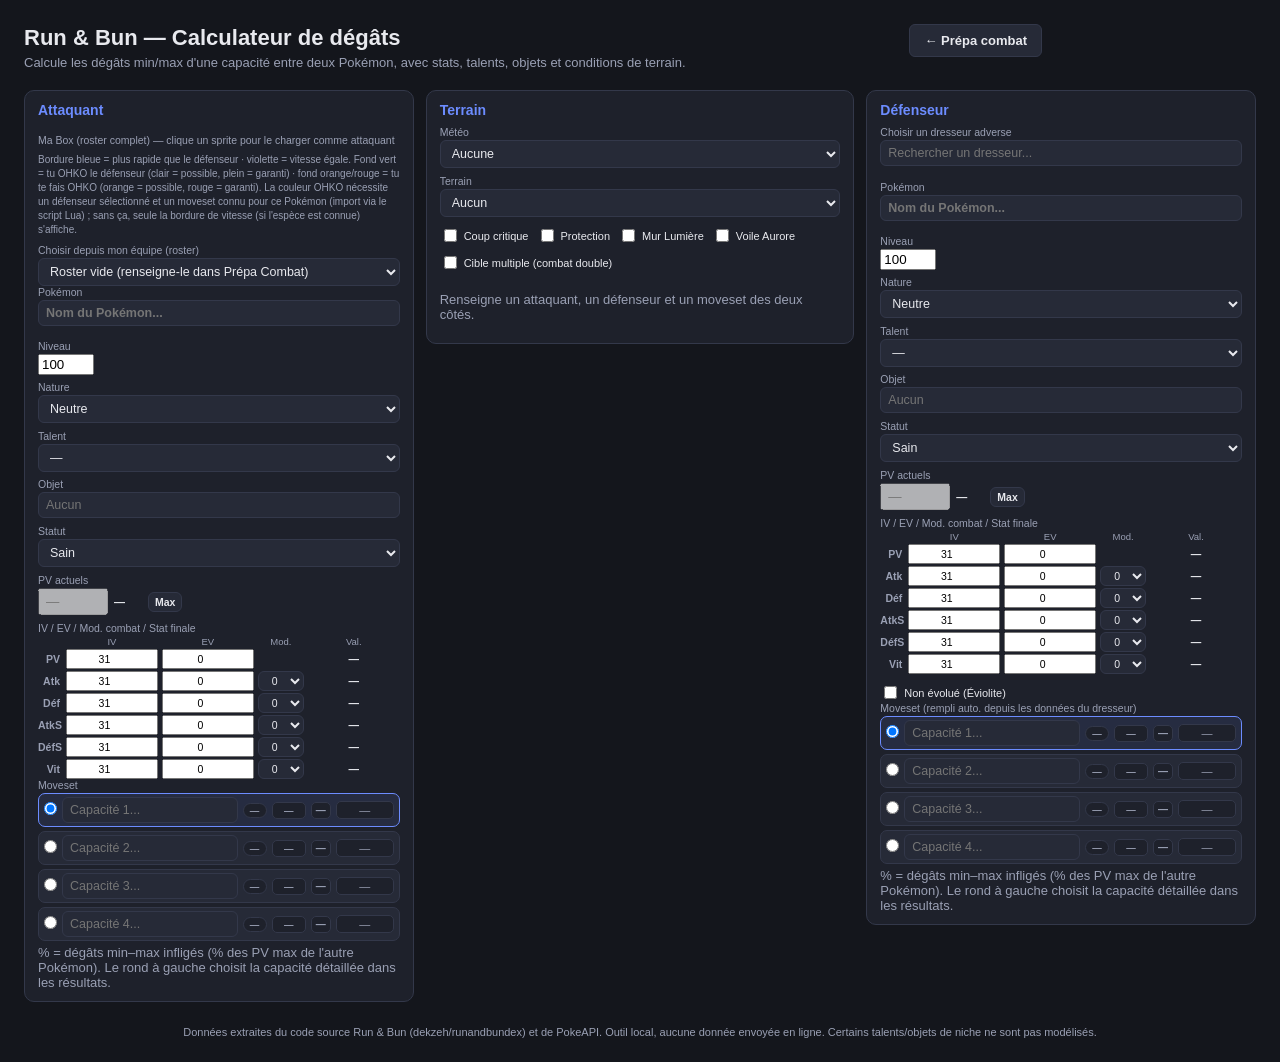
==== calc.html @ ff6ddd02 "Ajout du calculateur de dégâts" ====
<!DOCTYPE html>
<html lang="fr">
<head>
<meta charset="UTF-8">
<meta name="viewport" content="width=device-width, initial-scale=1.0">
<title>Run &amp; Bun — Calculateur de dégâts</title>
<link rel="stylesheet" href="style.css">
<link rel="stylesheet" href="calc.css">
</head>
<body>
  <div class="row" style="justify-content:space-between;align-items:baseline">
    <div>
      <h1>Run &amp; Bun — Calculateur de dégâts</h1>
      <p class="sub">Calcule les dégâts min/max d'une capacité entre deux Pokémon, avec stats, talents, objets et conditions de terrain.</p>
    </div>
    <a href="index.html" class="secondary" style="text-decoration:none"><button type="button" class="secondary">← Prépa combat</button></a>
  </div>

  <div class="calc-layout">
    <div class="panel calc-side" id="attacker-panel">
      <h2>Attaquant</h2>
      <div id="calc-my-team" class="calc-trainer-team"></div>
      <div class="calc-field">
        <label>Ma Box (roster complet) — clique un sprite pour le charger comme attaquant</label>
        <div id="calc-my-box" class="calc-box-grid"></div>
        <div class="calc-box-legend">
          Bordure bleue = plus rapide que le défenseur · violette = vitesse égale.
          Fond vert = tu OHKO le défenseur (clair = possible, plein = garanti) · fond orange/rouge = tu te fais OHKO (orange = possible, rouge = garanti).
          La couleur OHKO nécessite un défenseur sélectionné et un moveset connu pour ce Pokémon (import via le script Lua) ; sans ça, seule la bordure de vitesse (si l'espèce est connue) s'affiche.
        </div>
      </div>
      <div class="calc-field" id="team-pick-wrap">
        <label>Choisir depuis mon équipe (roster)</label>
        <select id="team-pick-select"><option value="">— sélectionner —</option></select>
      </div>
      <div id="calc-species-resolver"></div>
      <div class="calc-form" id="attacker-form"></div>
      <div class="calc-field">
        <label>Moveset</label>
        <div id="attacker-moveset"></div>
      </div>
    </div>

    <div class="panel calc-mid">
      <h2>Terrain</h2>
      <div class="calc-form" id="field-form"></div>

      <div class="calc-result" id="calc-result">
        <div class="empty-hint">Renseigne un attaquant, un défenseur et un moveset des deux côtés.</div>
      </div>
    </div>

    <div class="panel calc-side" id="defender-panel">
      <h2>Défenseur</h2>
      <div class="calc-field calc-search-wrap">
        <label>Choisir un dresseur adverse</label>
        <input type="text" id="calc-trainer-search" placeholder="Rechercher un dresseur...">
        <div class="search-results" id="calc-trainer-results"></div>
      </div>
      <div id="calc-trainer-team" class="calc-trainer-team"></div>
      <div class="calc-form" id="defender-form"></div>
      <div class="calc-field">
        <label>Moveset (rempli auto. depuis les données du dresseur)</label>
        <div id="defender-moveset"></div>
      </div>
    </div>
  </div>

  <footer>Données extraites du code source Run &amp; Bun (dekzeh/runandbundex) et de PokeAPI. Outil local, aucune donnée envoyée en ligne. Certains talents/objets de niche ne sont pas modélisés.</footer>

  <datalist id="calc-species-list"></datalist>
  <datalist id="calc-move-list"></datalist>
  <datalist id="calc-item-list"></datalist>

  <script src="data.js"></script>
  <script src="typechart.js"></script>
  <script src="calc-data.js"></script>
  <script src="translate.js"></script>
  <script src="calc-engine.js"></script>
  <script src="calc.js"></script>
</body>
</html>
---- style.css ----
:root {
  --bg: #14161c;
  --panel: #1e212b;
  --panel-2: #262a37;
  --border: #33384a;
  --text: #e8e9ee;
  --muted: #9aa0b4;
  --accent: #6c8cff;
  --good: #3ddc84;
  --bad: #ff5c6c;
  font-family: -apple-system, "Segoe UI", Roboto, Helvetica, Arial, sans-serif;
}

* { box-sizing: border-box; }

body {
  margin: 0;
  background: var(--bg);
  color: var(--text);
  padding: 24px;
}

h1 { font-size: 22px; margin: 0 0 4px; }
h2 { font-size: 16px; margin: 0 0 12px; color: var(--accent); }
p.sub { color: var(--muted); margin: 0 0 20px; font-size: 13px; }

.layout {
  display: grid;
  grid-template-columns: 1fr;
  gap: 20px;
}

.panel {
  background: var(--panel);
  border: 1px solid var(--border);
  border-radius: 10px;
  padding: 16px 18px;
}

input[type="text"], textarea, select {
  background: var(--panel-2);
  border: 1px solid var(--border);
  color: var(--text);
  border-radius: 6px;
  padding: 8px 10px;
  font-size: 14px;
  width: 100%;
}

textarea { resize: vertical; font-family: monospace; }

.panel-compact { padding-bottom: 10px; }
details summary {
  color: var(--accent);
  font-size: 14px;
  font-weight: 600;
  cursor: pointer;
  padding: 4px 0;
}
details[open] summary { margin-bottom: 4px; }

button {
  background: var(--accent);
  color: #0c0e14;
  border: none;
  border-radius: 6px;
  padding: 8px 14px;
  font-weight: 600;
  cursor: pointer;
  font-size: 13px;
}
button.secondary {
  background: var(--panel-2);
  color: var(--text);
  border: 1px solid var(--border);
}
button:hover { filter: brightness(1.1); }

.row { display: flex; gap: 10px; align-items: center; flex-wrap: wrap; }
.row > * { flex: 1 1 auto; }

.search-results {
  max-height: 260px;
  overflow-y: auto;
  border: 1px solid var(--border);
  border-radius: 6px;
  margin-top: 8px;
  display: none;
}
.search-results.open { display: block; }
.search-item {
  padding: 8px 10px;
  cursor: pointer;
  border-bottom: 1px solid var(--border);
  font-size: 13px;
}
.search-item:last-child { border-bottom: none; }
.search-item:hover { background: var(--panel-2); }
.search-item .chap { color: var(--muted); font-size: 11px; }

.trainer-title { font-size: 18px; font-weight: 700; margin-bottom: 2px; }
.trainer-meta { color: var(--muted); font-size: 12px; margin-bottom: 14px; }

.team-grid {
  display: grid;
  grid-template-columns: repeat(auto-fill, minmax(190px, 1fr));
  gap: 10px;
}

.mon-card {
  background: var(--panel-2);
  border: 1px solid var(--border);
  border-radius: 8px;
  padding: 10px 12px;
  font-size: 12.5px;
}
.mon-card .name { display: flex; align-items: center; gap: 6px; font-weight: 700; font-size: 14px; margin-bottom: 2px; }
.mon-sprite { width: 28px; height: 28px; object-fit: contain; flex: 0 0 auto; image-rendering: -webkit-optimize-contrast; }
.mon-card .lvl { color: var(--muted); }
.mon-card .types { margin: 6px 0; }
.mon-card .field { margin-top: 4px; }
.mon-card .field b { color: var(--muted); font-weight: 500; }
.mon-card ul { margin: 2px 0 0; padding-left: 16px; }

.type-badge {
  display: inline-block;
  padding: 2px 8px;
  border-radius: 10px;
  font-size: 11px;
  font-weight: 700;
  color: #10121a;
  margin-right: 4px;
  text-transform: uppercase;
  letter-spacing: 0.3px;
}

.threat-bars { display: flex; flex-direction: column; gap: 4px; margin-top: 6px; }
.threat-row { display: flex; align-items: center; gap: 8px; font-size: 12px; }
.threat-row .bar-bg { flex: 1; background: var(--panel-2); border-radius: 4px; overflow: hidden; height: 8px; }
.threat-row .bar-fill { height: 100%; background: var(--bad); }
.threat-row .cnt { width: 18px; text-align: right; color: var(--muted); }

table { width: 100%; border-collapse: collapse; font-size: 12.5px; }
th, td { padding: 6px 8px; border-bottom: 1px solid var(--border); text-align: left; }
th { color: var(--muted); font-weight: 600; position: sticky; top: 0; background: var(--panel); }
tr.team-pick { background: rgba(61, 220, 132, 0.08); }
tr.team-pick td:first-child { border-left: 3px solid var(--good); }

.matchup-cell { text-align: center; font-weight: 700; border-radius: 4px; }
.mult-4 { background: rgba(255,92,108,0.85); color:#fff; }
.mult-2 { background: rgba(255,92,108,0.45); }
.mult-1 { background: transparent; color: var(--muted); }
.mult-0-5 { background: rgba(61,220,132,0.35); }
.mult-0-25 { background: rgba(61,220,132,0.6); }
.mult-0 { background: rgba(108,140,255,0.5); }

.score-good { color: var(--good); font-weight: 700; }
.score-bad { color: var(--bad); font-weight: 700; }

.suggested-list { display: flex; flex-wrap: wrap; gap: 8px; margin-bottom: 14px; }
.suggested-pill {
  background: var(--accent);
  color: #0c0e14;
  padding: 6px 12px;
  border-radius: 16px;
  font-weight: 700;
  font-size: 13px;
}

.team-check-list {
  display: grid;
  grid-template-columns: repeat(auto-fill, minmax(210px, 1fr));
  gap: 8px;
}
.team-check-item {
  display: flex;
  align-items: flex-start;
  gap: 8px;
  background: var(--panel-2);
  border: 1px solid var(--border);
  border-radius: 6px;
  padding: 8px 10px;
  font-size: 13px;
  cursor: pointer;
}
.team-check-item input { flex: 0 0 auto; margin-top: 2px; }
.team-check-sprite { width: 36px; height: 36px; object-fit: contain; flex: 0 0 auto; }
.team-check-info { min-width: 0; flex: 1 1 auto; }
.team-check-info .name { overflow-wrap: anywhere; }
.team-check-info .types { display: flex; flex-wrap: wrap; gap: 4px; margin-top: 4px; }

.faceoff-pill {
  cursor: pointer;
  opacity: 0.6;
  border: 2px solid transparent;
  padding: 4px 10px;
  font-size: 12px;
}
.faceoff-pill:hover { opacity: 0.85; }
.faceoff-pill.active { opacity: 1; border-color: #0c0e14; }
.faceoff-pill.done { background: var(--good); }

.vs-stack {
  display: flex;
  flex-direction: column;
  gap: 6px;
}
.vs-compact-row {
  display: flex;
  align-items: center;
  gap: 8px;
  background: var(--panel-2);
  border: 1px solid var(--border);
  border-radius: 6px;
  padding: 6px 10px;
  font-size: 12px;
  flex-wrap: wrap;
}
.vs-compact-mon { flex: 1 1 160px; font-weight: 700; }
.vs-compact-label { flex: 0 0 auto; font-weight: 800; color: var(--muted); font-size: 11px; }
.vs-compact-pick { flex: 1 1 220px; display: flex; align-items: center; gap: 6px; }
.vs-compact-pick select { width: auto; flex: 1 1 auto; padding: 4px 6px; font-size: 12px; }
.vs-compact-pick .matchup-cell { padding: 2px 6px; border-radius: 4px; font-size: 11px; }

.chain-row {
  display: flex;
  align-items: center;
  flex-wrap: wrap;
  gap: 0;
  margin: 10px 0;
}
.chain-node {
  display: flex;
  align-items: center;
  gap: 5px;
  background: var(--panel-2);
  border: 2px solid var(--border);
  border-radius: 20px;
  padding: 4px 10px;
  font-size: 12px;
  cursor: pointer;
}
.chain-node.active { border-color: var(--accent); }
.chain-num { color: var(--muted); font-weight: 700; }
.chain-arrow { color: var(--muted); }
.chain-remove { color: var(--bad); cursor: pointer; margin-left: 4px; font-weight: 700; }
.chain-link { width: 16px; height: 2px; background: var(--border); flex: 0 0 auto; }

.double-group { margin-bottom: 14px; }
.double-group-label {
  display: inline-block;
  font-weight: 700;
  font-size: 12.5px;
  padding: 3px 10px;
  border-radius: 12px;
  margin-bottom: 8px;
}
.double-group-0 .double-group-label { background: rgba(108,140,255,0.25); color: var(--accent); }
.double-group-1 .double-group-label { background: rgba(61,220,132,0.2); color: var(--good); }
.double-group-0 .mon-card { border-left: 3px solid var(--accent); }
.double-group-1 .mon-card { border-left: 3px solid var(--good); }

.empty-hint { color: var(--muted); font-size: 13px; padding: 10px 0; }

footer { color: var(--muted); font-size: 11px; margin-top: 24px; text-align: center; }
---- calc.css ----
.calc-layout {
  display: grid;
  grid-template-columns: 1fr 1.1fr 1fr;
  gap: 12px;
  align-items: start;
}
@media (max-width: 980px) {
  .calc-layout { grid-template-columns: 1fr; }
}

/* Resserre les panels/inputs génériques, mais uniquement dans le calculateur
   (ne touche pas .panel/.row de la page 1, qui utilisent style.css tel quel). */
.calc-layout .panel { padding: 11px 13px; }
.calc-layout h2 { font-size: 14px; margin-bottom: 8px; }
.calc-layout .row { gap: 6px; }
.calc-layout input[type="text"], .calc-layout select { padding: 5px 7px; font-size: 12.5px; }

.calc-form { display: flex; flex-direction: column; gap: 7px; }
.calc-field label { display: block; font-size: 10.5px; color: var(--muted); margin-bottom: 2px; }
.calc-field { width: 100%; }

.calc-species-input { font-size: 14px; font-weight: 700; padding: 5px 8px; }

.calc-resolver-box {
  background: var(--panel-2);
  border: 1px solid var(--bad);
  border-radius: 8px;
  padding: 7px 9px;
  margin-bottom: 7px;
}
.calc-resolver-box label { color: var(--text); font-size: 11.5px; margin-bottom: 4px; }
.calc-resolver-box .row { align-items: center; }
.calc-resolver-box input { flex: 1 1 auto; }

.calc-stat-grid {
  display: grid;
  grid-template-columns: 24px 1fr 1fr 46px 1fr;
  gap: 2px 4px;
  align-items: center;
  font-size: 10.5px;
}
.calc-stat-grid .stat-label { color: var(--muted); font-weight: 700; text-align: right; padding-right: 2px; }
.calc-stat-grid .stat-head { color: var(--muted); text-align: center; font-size: 9.5px; }
.calc-stat-grid input, .calc-stat-grid select { width: 100%; padding: 2px 3px; font-size: 10.5px; text-align: center; }
.calc-stat-grid .stat-computed { text-align: center; font-weight: 700; color: var(--text); }

.calc-checks { display: flex; flex-wrap: wrap; gap: 8px; font-size: 11px; margin-top: 2px; }
.calc-checks label { display: flex; align-items: center; gap: 4px; cursor: pointer; }
.calc-checks input { flex: 0 0 auto; }

.calc-result { margin-top: 10px; }
.calc-result-main {
  background: var(--panel-2);
  border: 1px solid var(--border);
  border-radius: 8px;
  padding: 9px 11px;
  text-align: center;
}
.calc-result-range { font-size: 17px; font-weight: 800; margin-bottom: 1px; }
.calc-result-pct { color: var(--muted); font-size: 11.5px; }
.calc-result-ko { margin-top: 4px; font-size: 11px; }
.calc-rolls {
  display: flex;
  flex-wrap: wrap;
  gap: 2px;
  margin-top: 6px;
  font-size: 9.5px;
  color: var(--muted);
}
.calc-rolls span {
  background: var(--panel);
  border: 1px solid var(--border);
  border-radius: 3px;
  padding: 1px 3px;
}
.calc-notes {
  margin-top: 7px;
  font-size: 10.5px;
  color: var(--muted);
}
.calc-notes ul { margin: 3px 0 0; padding-left: 15px; }
.calc-error { color: var(--bad); font-weight: 600; padding: 6px 0; }

.calc-search-wrap { position: relative; margin-bottom: 7px; }

.calc-trainer-team {
  display: flex;
  flex-wrap: wrap;
  gap: 4px;
  margin-bottom: 8px;
}
.calc-trainer-pill {
  cursor: pointer;
  display: flex;
  align-items: center;
  gap: 3px;
  background: var(--panel-2);
  border: 1px solid var(--border);
  border-radius: 12px;
  padding: 2px 8px;
  font-size: 11px;
  font-weight: 600;
}
.calc-trainer-pill:hover { border-color: var(--accent); }
.calc-trainer-pill.active { border-color: var(--accent); background: rgba(108,140,255,0.18); }
.calc-trainer-pill .lvl { color: var(--muted); font-weight: 500; margin-left: 2px; }
.calc-pill-sprite { width: 26px; height: 26px; object-fit: contain; display: block; }

.calc-box-grid {
  display: flex;
  flex-wrap: wrap;
  gap: 5px;
  margin-top: 4px;
  margin-bottom: 3px;
}
.calc-box-tile {
  cursor: pointer;
  width: 56px;
  height: 56px;
  display: flex;
  align-items: center;
  justify-content: center;
  background: var(--panel-2);
  border: 3px solid var(--border);
  border-radius: 8px;
  overflow: hidden;
  flex: 0 0 auto;
}
.calc-box-tile:hover { border-color: var(--accent); }
.calc-box-tile.active { box-shadow: 0 0 0 3px var(--accent); }
.calc-box-sprite { width: 50px; height: 50px; object-fit: contain; display: block; }
.calc-box-tile .calc-box-nosprite { font-size: 11px; color: var(--muted); font-weight: 700; }
.calc-box-legend { font-size: 10px; color: var(--muted); margin: 2px 0 7px; line-height: 1.4; }

.calc-hp-row { display: flex; align-items: center; gap: 6px; }
.calc-hp-row .calc-currenthp { width: 70px; flex: 0 0 auto; padding: 4px 6px; }
.calc-hp-pct { font-size: 11px; font-weight: 700; color: var(--text); min-width: 28px; }
.calc-hp-reset { padding: 3px 6px; font-size: 10.5px; }

.calc-moveset { display: flex; flex-direction: column; gap: 4px; }
.calc-move-row {
  display: flex;
  align-items: center;
  gap: 5px;
  background: var(--panel-2);
  border: 1px solid var(--border);
  border-radius: 7px;
  padding: 3px 5px;
  font-size: 11px;
}
.calc-move-row.active { border-color: var(--accent); background: rgba(108,140,255,0.1); }
.calc-move-radio { display: flex; align-items: center; flex: 0 0 auto; cursor: pointer; }
.calc-move-radio input { margin: 0; cursor: pointer; }
.calc-move-inputs { display: flex; flex: 1 1 auto; gap: 4px; min-width: 0; }
.calc-move-inputs input, .calc-move-inputs select { min-width: 0; padding: 4px 5px; font-size: 11px; }
.calc-move-inputs .calc-slot-name { flex: 1 1 auto; }
.calc-move-type { flex: 0 0 auto; display: flex; align-items: center; }
.calc-move-type .type-badge { margin-right: 0; padding: 1px 6px; font-size: 9.5px; }
.type-badge.calc-type-badge-empty { background: var(--panel); color: var(--muted); border: 1px solid var(--border); }
.calc-move-resolve-btn {
  flex: 0 0 auto;
  min-width: 18px;
  padding: 2px 5px;
  font-size: 10px;
  font-weight: 700;
  border-color: var(--bad);
  color: var(--bad);
}
.calc-slot-cat {
  flex: 0 0 auto;
  min-width: 34px;
  text-align: center;
  font-size: 9.5px;
  font-weight: 700;
  border-radius: 5px;
  padding: 2px 4px;
  border: 1px solid var(--border);
}
.calc-slot-cat-phys { background: rgba(255,92,108,0.18); color: #ff8c96; border-color: rgba(255,92,108,0.5); }
.calc-slot-cat-spe { background: rgba(108,140,255,0.18); color: #93aaff; border-color: rgba(108,140,255,0.5); }
.calc-slot-cat-statut { background: var(--panel); color: var(--muted); }
.calc-slot-cat-empty { background: var(--panel); color: var(--muted); }
.calc-slot-power {
  flex: 0 0 auto;
  min-width: 20px;
  text-align: center;
  font-size: 10px;
  font-weight: 700;
  color: var(--muted);
  background: var(--panel);
  border: 1px solid var(--border);
  border-radius: 5px;
  padding: 2px 4px;
}
.calc-slot-badge {
  flex: 0 0 auto;
  min-width: 58px;
  text-align: center;
  font-size: 11px;
  font-weight: 800;
  padding: 2px 5px;
  border-radius: 5px;
  background: var(--panel);
  border: 1px solid var(--border);
  color: var(--text);
}
.calc-slot-badge.dim { color: var(--muted); font-weight: 500; }
.calc-slot-badge.imm { color: var(--muted); border-color: var(--muted); }
.calc-slot-badge.high { color: #e0a030; border-color: #e0a030; }
.calc-slot-badge.ohko { color: var(--bad); border-color: var(--bad); }

.calc-result-block { margin-bottom: 10px; }
.calc-result-block:last-child { margin-bottom: 0; }
.calc-result-dir { font-size: 10.5px; font-weight: 700; color: var(--muted); text-transform: uppercase; letter-spacing: 0.02em; margin-bottom: 4px; }
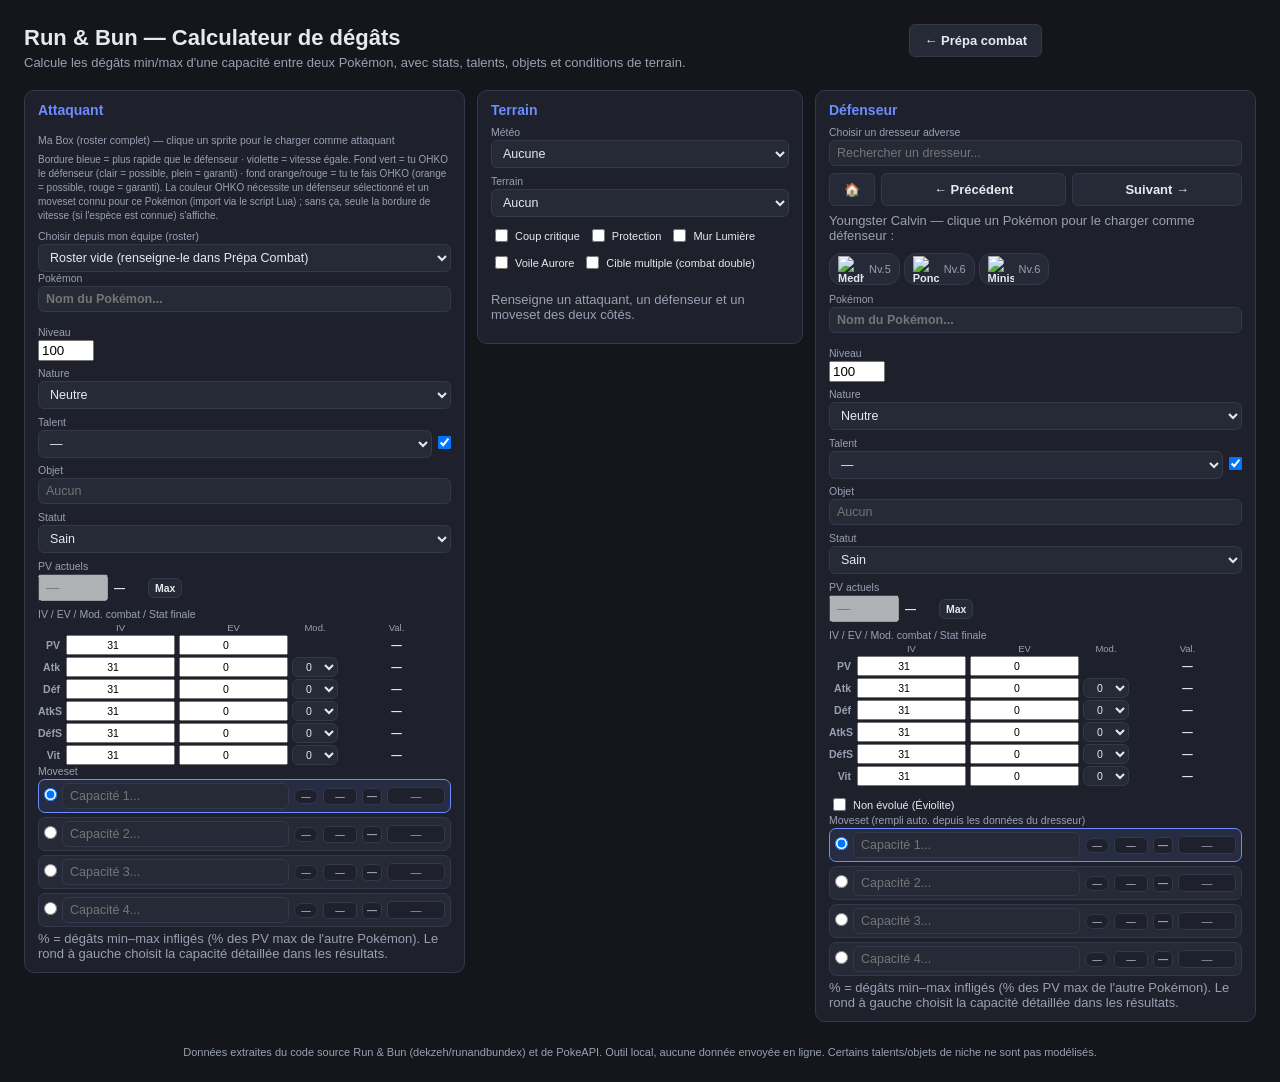
==== commit 6f14f7ff: "modif calc" ====
--- a/calc.html
+++ b/calc.html
@@ -57,6 +57,11 @@
         <input type="text" id="calc-trainer-search" placeholder="Rechercher un dresseur...">
         <div class="search-results" id="calc-trainer-results"></div>
       </div>
+      <div class="row" id="calc-trainer-nav" style="margin-bottom:7px;display:none">
+        <button type="button" class="secondary" id="calc-trainer-home" title="Premier combat" style="flex:0 0 auto">🏠</button>
+        <button type="button" class="secondary" id="calc-trainer-prev">← Précédent</button>
+        <button type="button" class="secondary" id="calc-trainer-next">Suivant →</button>
+      </div>
       <div id="calc-trainer-team" class="calc-trainer-team"></div>
       <div class="calc-form" id="defender-form"></div>
       <div class="calc-field">
--- a/style.css
+++ b/style.css
@@ -26,8 +26,18 @@
 
 .layout {
   display: grid;
-  grid-template-columns: 1fr;
+  grid-template-columns: 1.1fr 1fr;
   gap: 20px;
+  align-items: start;
+}
+.layout-col {
+  display: flex;
+  flex-direction: column;
+  gap: 20px;
+  min-width: 0;
+}
+@media (max-width: 980px) {
+  .layout { grid-template-columns: 1fr; }
 }
 
 .panel {
@@ -103,24 +113,25 @@
 
 .team-grid {
   display: grid;
-  grid-template-columns: repeat(auto-fill, minmax(190px, 1fr));
-  gap: 10px;
+  grid-template-columns: repeat(auto-fill, minmax(140px, 1fr));
+  gap: 7px;
 }
 
 .mon-card {
   background: var(--panel-2);
   border: 1px solid var(--border);
-  border-radius: 8px;
-  padding: 10px 12px;
-  font-size: 12.5px;
-}
-.mon-card .name { display: flex; align-items: center; gap: 6px; font-weight: 700; font-size: 14px; margin-bottom: 2px; }
-.mon-sprite { width: 28px; height: 28px; object-fit: contain; flex: 0 0 auto; image-rendering: -webkit-optimize-contrast; }
+  border-radius: 7px;
+  padding: 7px 8px;
+  font-size: 11px;
+}
+.mon-card .name { display: flex; align-items: center; gap: 4px; font-weight: 700; font-size: 12px; margin-bottom: 1px; }
+.mon-sprite { width: 22px; height: 22px; object-fit: contain; flex: 0 0 auto; image-rendering: -webkit-optimize-contrast; }
 .mon-card .lvl { color: var(--muted); }
-.mon-card .types { margin: 6px 0; }
-.mon-card .field { margin-top: 4px; }
+.mon-card .types { margin: 4px 0; }
+.mon-card .types .type-badge { padding: 1px 6px; font-size: 9.5px; margin-right: 3px; }
+.mon-card .field { margin-top: 3px; }
 .mon-card .field b { color: var(--muted); font-weight: 500; }
-.mon-card ul { margin: 2px 0 0; padding-left: 16px; }
+.mon-card ul { margin: 1px 0 0; padding-left: 14px; }
 
 .type-badge {
   display: inline-block;
@@ -134,12 +145,6 @@
   letter-spacing: 0.3px;
 }
 
-.threat-bars { display: flex; flex-direction: column; gap: 4px; margin-top: 6px; }
-.threat-row { display: flex; align-items: center; gap: 8px; font-size: 12px; }
-.threat-row .bar-bg { flex: 1; background: var(--panel-2); border-radius: 4px; overflow: hidden; height: 8px; }
-.threat-row .bar-fill { height: 100%; background: var(--bad); }
-.threat-row .cnt { width: 18px; text-align: right; color: var(--muted); }
-
 table { width: 100%; border-collapse: collapse; font-size: 12.5px; }
 th, td { padding: 6px 8px; border-bottom: 1px solid var(--border); text-align: left; }
 th { color: var(--muted); font-weight: 600; position: sticky; top: 0; background: var(--panel); }
@@ -169,25 +174,26 @@
 
 .team-check-list {
   display: grid;
-  grid-template-columns: repeat(auto-fill, minmax(210px, 1fr));
-  gap: 8px;
+  grid-template-columns: repeat(auto-fill, minmax(120px, 1fr));
+  gap: 6px;
 }
 .team-check-item {
   display: flex;
   align-items: flex-start;
-  gap: 8px;
-  background: var(--panel-2);
-  border: 1px solid var(--border);
-  border-radius: 6px;
-  padding: 8px 10px;
-  font-size: 13px;
+  gap: 5px;
+  background: var(--panel-2);
+  border: 1px solid var(--border);
+  border-radius: 6px;
+  padding: 5px 6px;
+  font-size: 11px;
   cursor: pointer;
 }
 .team-check-item input { flex: 0 0 auto; margin-top: 2px; }
-.team-check-sprite { width: 36px; height: 36px; object-fit: contain; flex: 0 0 auto; }
+.team-check-sprite { width: 24px; height: 24px; object-fit: contain; flex: 0 0 auto; }
 .team-check-info { min-width: 0; flex: 1 1 auto; }
 .team-check-info .name { overflow-wrap: anywhere; }
-.team-check-info .types { display: flex; flex-wrap: wrap; gap: 4px; margin-top: 4px; }
+.team-check-info .types { display: flex; flex-wrap: wrap; gap: 3px; margin-top: 3px; }
+.team-check-info .type-badge { padding: 1px 6px; font-size: 9.5px; }
 
 .faceoff-pill {
   cursor: pointer;
--- a/calc.css
+++ b/calc.css
@@ -1,6 +1,6 @@
 .calc-layout {
   display: grid;
-  grid-template-columns: 1fr 1.1fr 1fr;
+  grid-template-columns: 1.15fr 0.85fr 1.15fr;
   gap: 12px;
   align-items: start;
 }
@@ -47,6 +47,11 @@
 .calc-checks { display: flex; flex-wrap: wrap; gap: 8px; font-size: 11px; margin-top: 2px; }
 .calc-checks label { display: flex; align-items: center; gap: 4px; cursor: pointer; }
 .calc-checks input { flex: 0 0 auto; }
+
+.calc-ability-row { display: flex; align-items: center; gap: 6px; }
+.calc-ability-row select { flex: 1 1 auto; }
+.calc-ability-toggle { flex: 0 0 auto; display: flex; align-items: center; cursor: pointer; }
+.calc-ability-toggle input { margin: 0; }
 
 .calc-result { margin-top: 10px; }
 .calc-result-main {
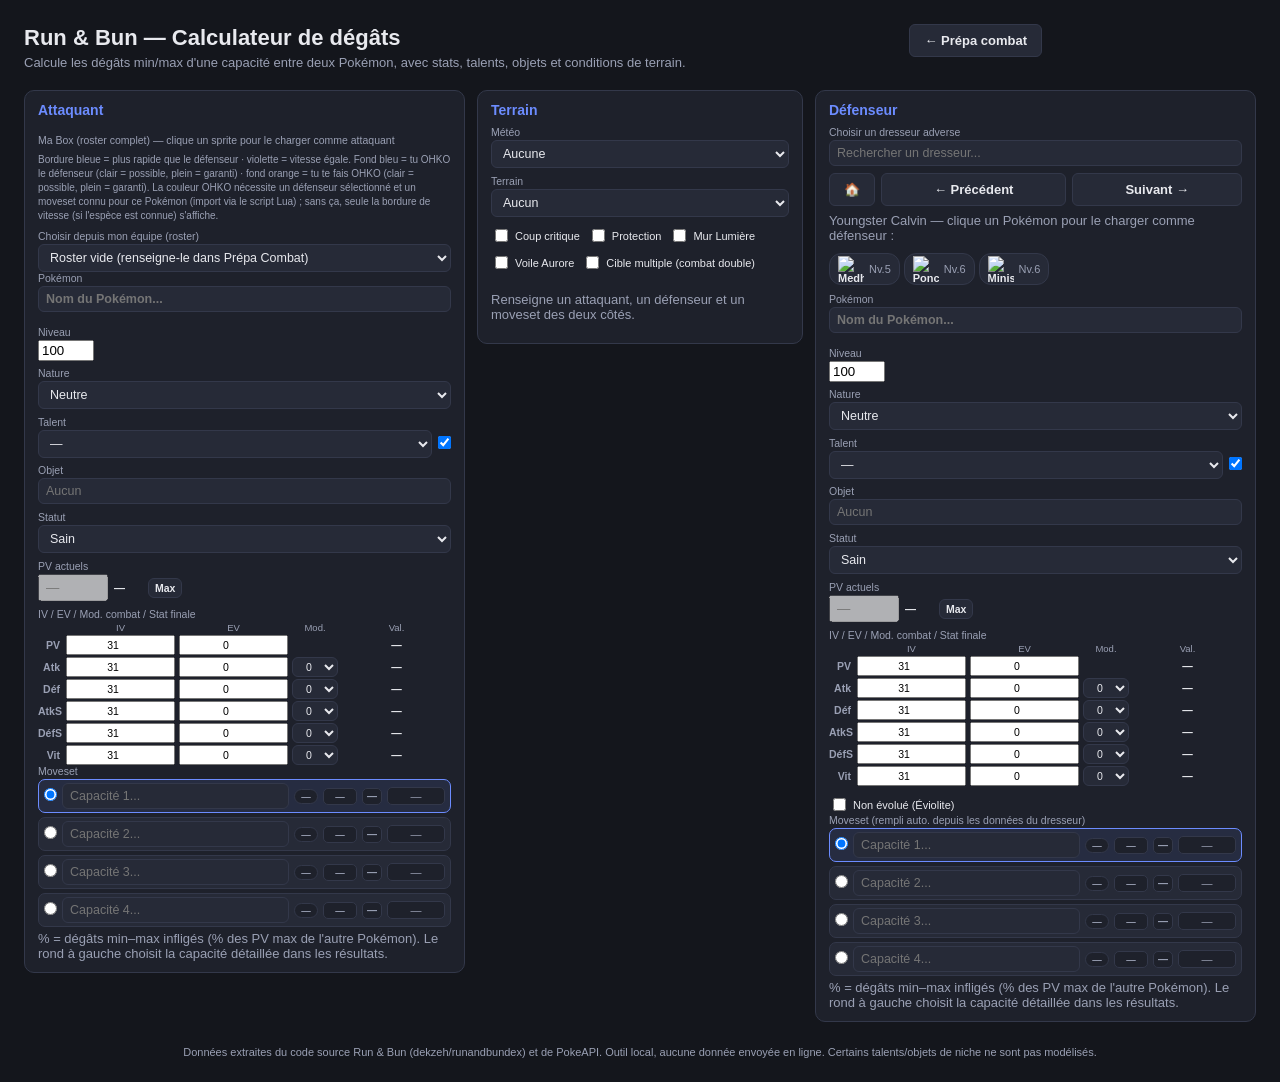
==== commit 208deba3: "legende" ====
--- a/calc.html
+++ b/calc.html
@@ -25,7 +25,7 @@
         <div id="calc-my-box" class="calc-box-grid"></div>
         <div class="calc-box-legend">
           Bordure bleue = plus rapide que le défenseur · violette = vitesse égale.
-          Fond vert = tu OHKO le défenseur (clair = possible, plein = garanti) · fond orange/rouge = tu te fais OHKO (orange = possible, rouge = garanti).
+          Fond bleu = tu OHKO le défenseur (clair = possible, plein = garanti) · fond orange = tu te fais OHKO (clair = possible, plein = garanti).
           La couleur OHKO nécessite un défenseur sélectionné et un moveset connu pour ce Pokémon (import via le script Lua) ; sans ça, seule la bordure de vitesse (si l'espèce est connue) s'affiche.
         </div>
       </div>
--- a/calc.css
+++ b/calc.css
@@ -211,8 +211,8 @@
 }
 .calc-slot-badge.dim { color: var(--muted); font-weight: 500; }
 .calc-slot-badge.imm { color: var(--muted); border-color: var(--muted); }
-.calc-slot-badge.high { color: #e0a030; border-color: #e0a030; }
-.calc-slot-badge.ohko { color: var(--bad); border-color: var(--bad); }
+.calc-slot-badge.high { color: #E69F00; border-color: #E69F00; }
+.calc-slot-badge.ohko { color: #D55E00; border-color: #D55E00; }
 
 .calc-result-block { margin-bottom: 10px; }
 .calc-result-block:last-child { margin-bottom: 0; }
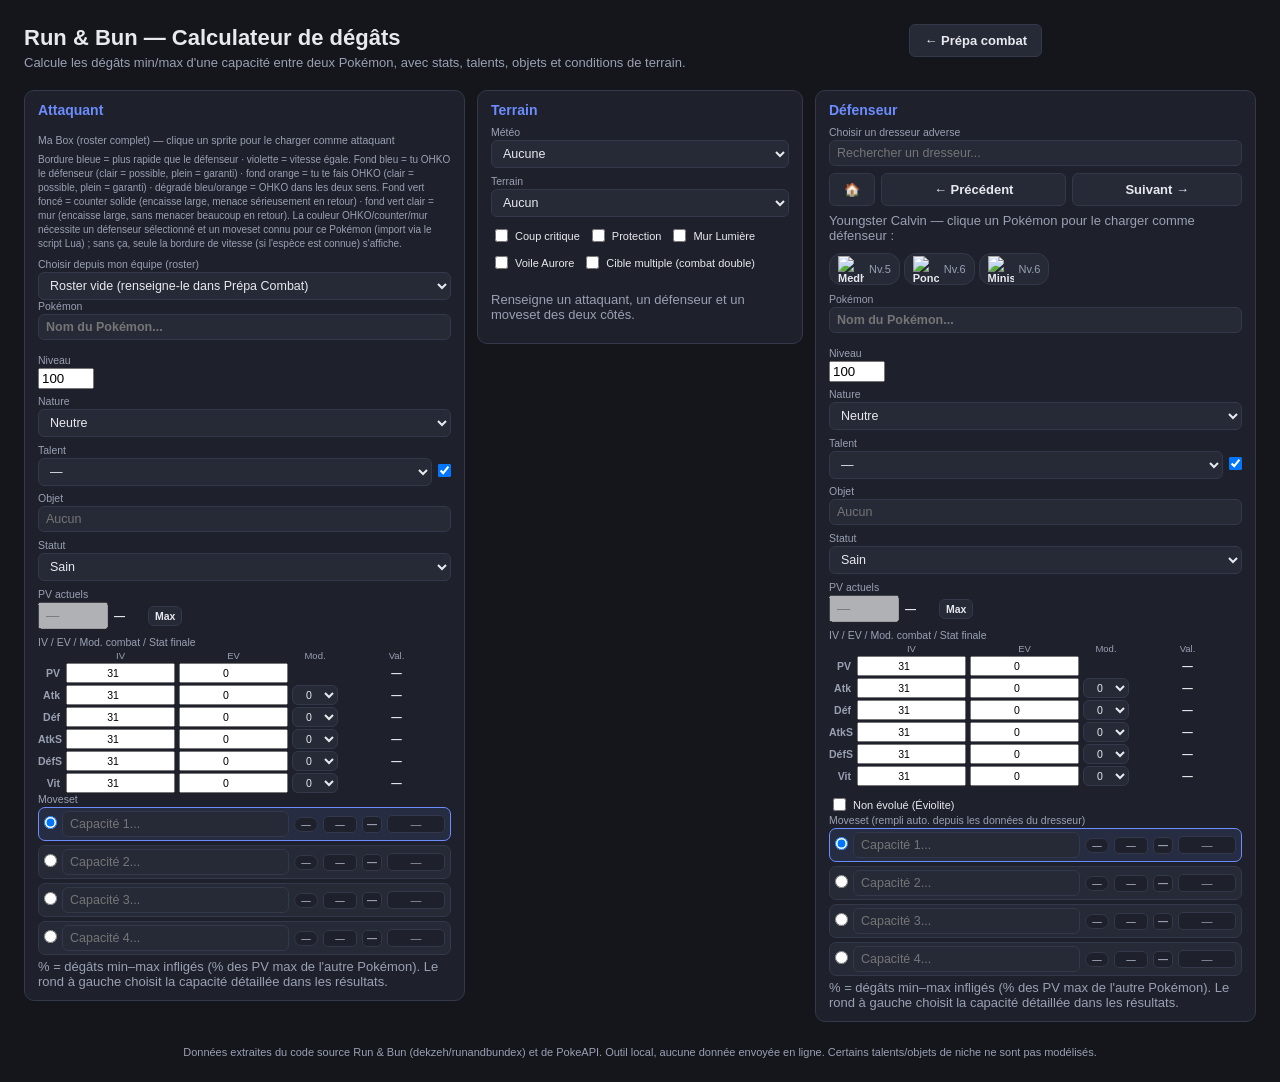
==== commit 9a0ea961: "maj couleur" ====
--- a/calc.html
+++ b/calc.html
@@ -25,8 +25,9 @@
         <div id="calc-my-box" class="calc-box-grid"></div>
         <div class="calc-box-legend">
           Bordure bleue = plus rapide que le défenseur · violette = vitesse égale.
-          Fond bleu = tu OHKO le défenseur (clair = possible, plein = garanti) · fond orange = tu te fais OHKO (clair = possible, plein = garanti).
-          La couleur OHKO nécessite un défenseur sélectionné et un moveset connu pour ce Pokémon (import via le script Lua) ; sans ça, seule la bordure de vitesse (si l'espèce est connue) s'affiche.
+          Fond bleu = tu OHKO le défenseur (clair = possible, plein = garanti) · fond orange = tu te fais OHKO (clair = possible, plein = garanti) · dégradé bleu/orange = OHKO dans les deux sens.
+          Fond vert foncé = counter solide (encaisse large, menace sérieusement en retour) · fond vert clair = mur (encaisse large, sans menacer beaucoup en retour).
+          La couleur OHKO/counter/mur nécessite un défenseur sélectionné et un moveset connu pour ce Pokémon (import via le script Lua) ; sans ça, seule la bordure de vitesse (si l'espèce est connue) s'affiche.
         </div>
       </div>
       <div class="calc-field" id="team-pick-wrap">
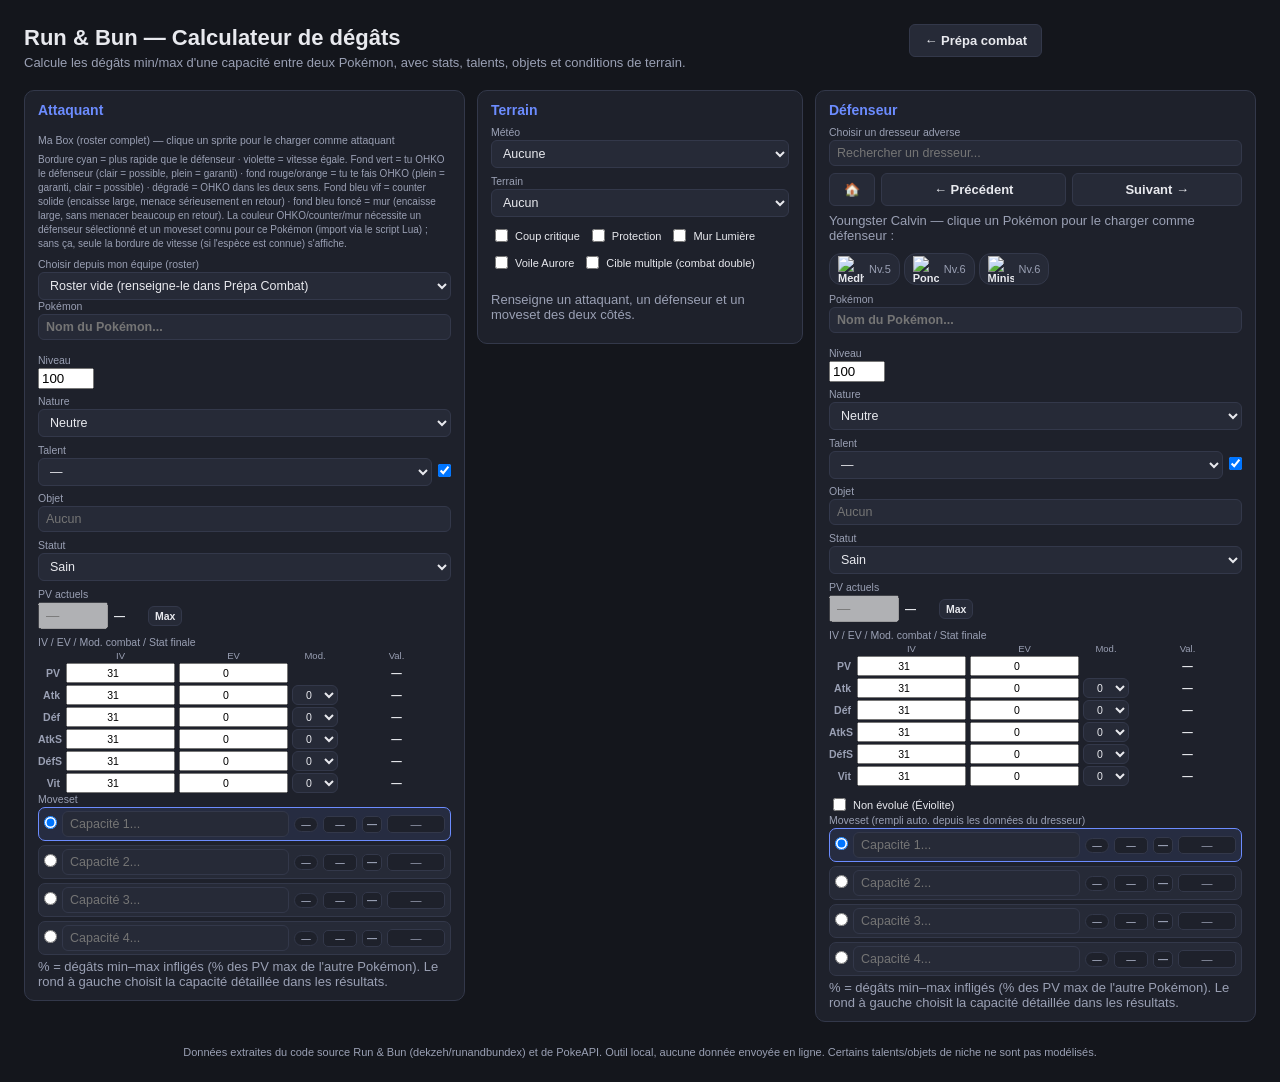
==== commit e0d5837a: "maj" ====
--- a/calc.html
+++ b/calc.html
@@ -24,9 +24,9 @@
         <label>Ma Box (roster complet) — clique un sprite pour le charger comme attaquant</label>
         <div id="calc-my-box" class="calc-box-grid"></div>
         <div class="calc-box-legend">
-          Bordure bleue = plus rapide que le défenseur · violette = vitesse égale.
-          Fond bleu = tu OHKO le défenseur (clair = possible, plein = garanti) · fond orange = tu te fais OHKO (clair = possible, plein = garanti) · dégradé bleu/orange = OHKO dans les deux sens.
-          Fond vert foncé = counter solide (encaisse large, menace sérieusement en retour) · fond vert clair = mur (encaisse large, sans menacer beaucoup en retour).
+          Bordure cyan = plus rapide que le défenseur · violette = vitesse égale.
+          Fond vert = tu OHKO le défenseur (clair = possible, plein = garanti) · fond rouge/orange = tu te fais OHKO (plein = garanti, clair = possible) · dégradé = OHKO dans les deux sens.
+          Fond bleu vif = counter solide (encaisse large, menace sérieusement en retour) · fond bleu foncé = mur (encaisse large, sans menacer beaucoup en retour).
           La couleur OHKO/counter/mur nécessite un défenseur sélectionné et un moveset connu pour ce Pokémon (import via le script Lua) ; sans ça, seule la bordure de vitesse (si l'espèce est connue) s'affiche.
         </div>
       </div>
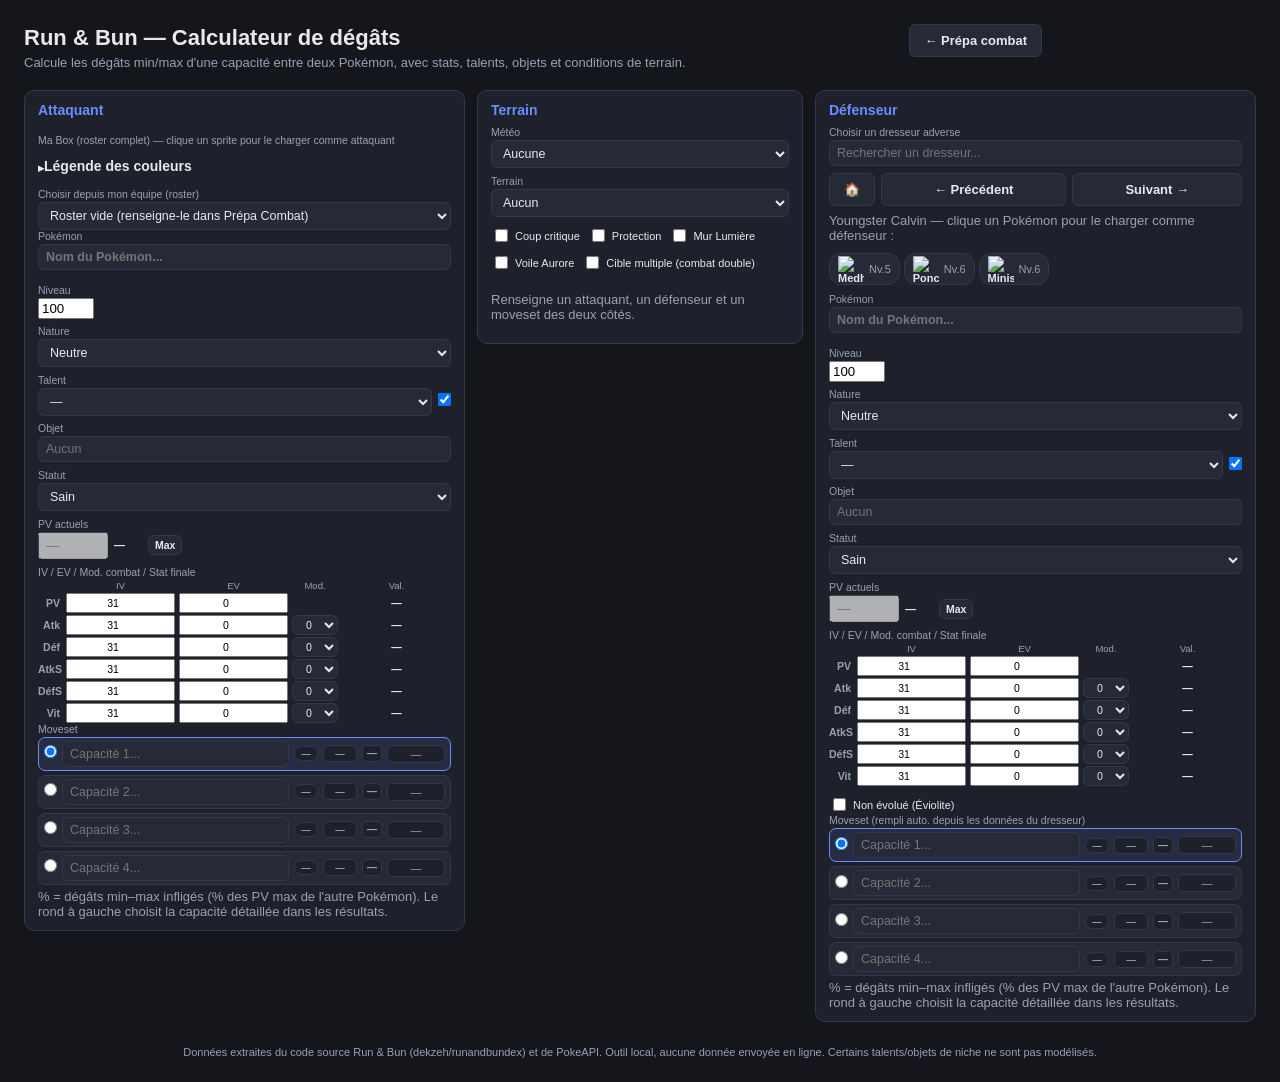
==== commit 3d792061: "legende" ====
--- a/calc.html
+++ b/calc.html
@@ -23,12 +23,15 @@
       <div class="calc-field">
         <label>Ma Box (roster complet) — clique un sprite pour le charger comme attaquant</label>
         <div id="calc-my-box" class="calc-box-grid"></div>
-        <div class="calc-box-legend">
-          Bordure cyan = plus rapide que le défenseur · violette = vitesse égale.
-          Fond vert = tu OHKO le défenseur (clair = possible, plein = garanti) · fond rouge/orange = tu te fais OHKO (plein = garanti, clair = possible) · dégradé = OHKO dans les deux sens.
-          Fond bleu vif = counter solide (encaisse large, menace sérieusement en retour) · fond bleu foncé = mur (encaisse large, sans menacer beaucoup en retour).
-          La couleur OHKO/counter/mur nécessite un défenseur sélectionné et un moveset connu pour ce Pokémon (import via le script Lua) ; sans ça, seule la bordure de vitesse (si l'espèce est connue) s'affiche.
-        </div>
+        <details class="calc-box-legend">
+          <summary>Légende des couleurs</summary>
+          <div class="calc-box-legend-body">
+            Bordure cyan = plus rapide · violette = vitesse égale.<br>
+            Vert = tu OHKO · rouge/orange = tu te fais OHKO (plein = garanti, clair = possible) · dégradé = OHKO mutuel.<br>
+            Bleu vif = counter solide · bleu foncé = mur.<br>
+            Nécessite défenseur + moveset connus (import Lua), sinon seule la bordure de vitesse s'affiche.
+          </div>
+        </details>
       </div>
       <div class="calc-field" id="team-pick-wrap">
         <label>Choisir depuis mon équipe (roster)</label>
--- a/calc.css
+++ b/calc.css
@@ -136,6 +136,11 @@
 .calc-box-sprite { width: 50px; height: 50px; object-fit: contain; display: block; }
 .calc-box-tile .calc-box-nosprite { font-size: 11px; color: var(--muted); font-weight: 700; }
 .calc-box-legend { font-size: 10px; color: var(--muted); margin: 2px 0 7px; line-height: 1.4; }
+.calc-box-legend summary { cursor: pointer; font-weight: 700; color: var(--text); list-style: none; }
+.calc-box-legend summary::-webkit-details-marker { display: none; }
+.calc-box-legend summary::before { content: "▶ "; display: inline-block; font-size: 8px; }
+.calc-box-legend[open] summary::before { content: "▼ "; }
+.calc-box-legend-body { margin-top: 4px; }
 
 .calc-hp-row { display: flex; align-items: center; gap: 6px; }
 .calc-hp-row .calc-currenthp { width: 70px; flex: 0 0 auto; padding: 4px 6px; }
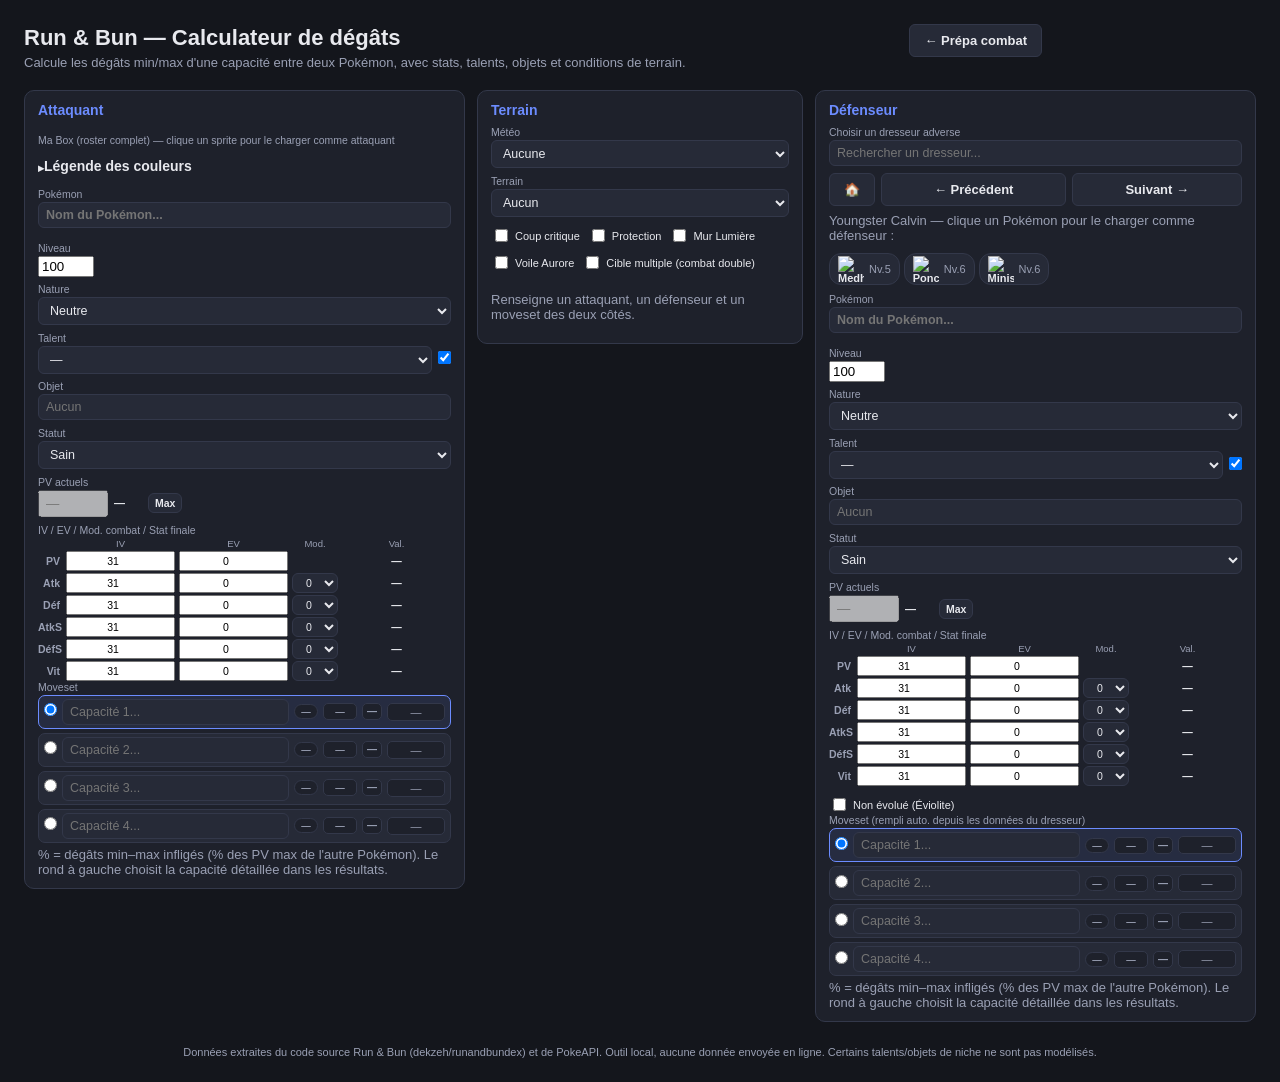
==== commit 66b54f9b: "legende" ====
--- a/calc.html
+++ b/calc.html
@@ -29,13 +29,10 @@
             Bordure cyan = plus rapide · violette = vitesse égale.<br>
             Vert = tu OHKO · rouge/orange = tu te fais OHKO (plein = garanti, clair = possible) · dégradé = OHKO mutuel.<br>
             Bleu vif = counter solide · bleu foncé = mur.<br>
+            Anneau bleu = attaquant actuellement chargé (sélection, indépendant du matchup).<br>
             Nécessite défenseur + moveset connus (import Lua), sinon seule la bordure de vitesse s'affiche.
           </div>
         </details>
-      </div>
-      <div class="calc-field" id="team-pick-wrap">
-        <label>Choisir depuis mon équipe (roster)</label>
-        <select id="team-pick-select"><option value="">— sélectionner —</option></select>
       </div>
       <div id="calc-species-resolver"></div>
       <div class="calc-form" id="attacker-form"></div>
--- a/calc.css
+++ b/calc.css
@@ -20,6 +20,8 @@
 .calc-field { width: 100%; }
 
 .calc-species-input { font-size: 14px; font-weight: 700; padding: 5px 8px; }
+.calc-mon-types { display: flex; gap: 4px; margin-top: 4px; }
+.calc-mon-types .type-badge { margin-right: 0; }
 
 .calc-resolver-box {
   background: var(--panel-2);
@@ -132,6 +134,10 @@
   flex: 0 0 auto;
 }
 .calc-box-tile:hover { border-color: var(--accent); }
+/* Ring de sélection (attaquant actuellement chargé) : même bleu que le
+   Damage Calc officiel de Showdown, qui utilise aussi un anneau bleu pour
+   le Pokémon actuellement chargé dans sa Box (indépendant du vert/rouge
+   du matchup). */
 .calc-box-tile.active { box-shadow: 0 0 0 3px var(--accent); }
 .calc-box-sprite { width: 50px; height: 50px; object-fit: contain; display: block; }
 .calc-box-tile .calc-box-nosprite { font-size: 11px; color: var(--muted); font-weight: 700; }
